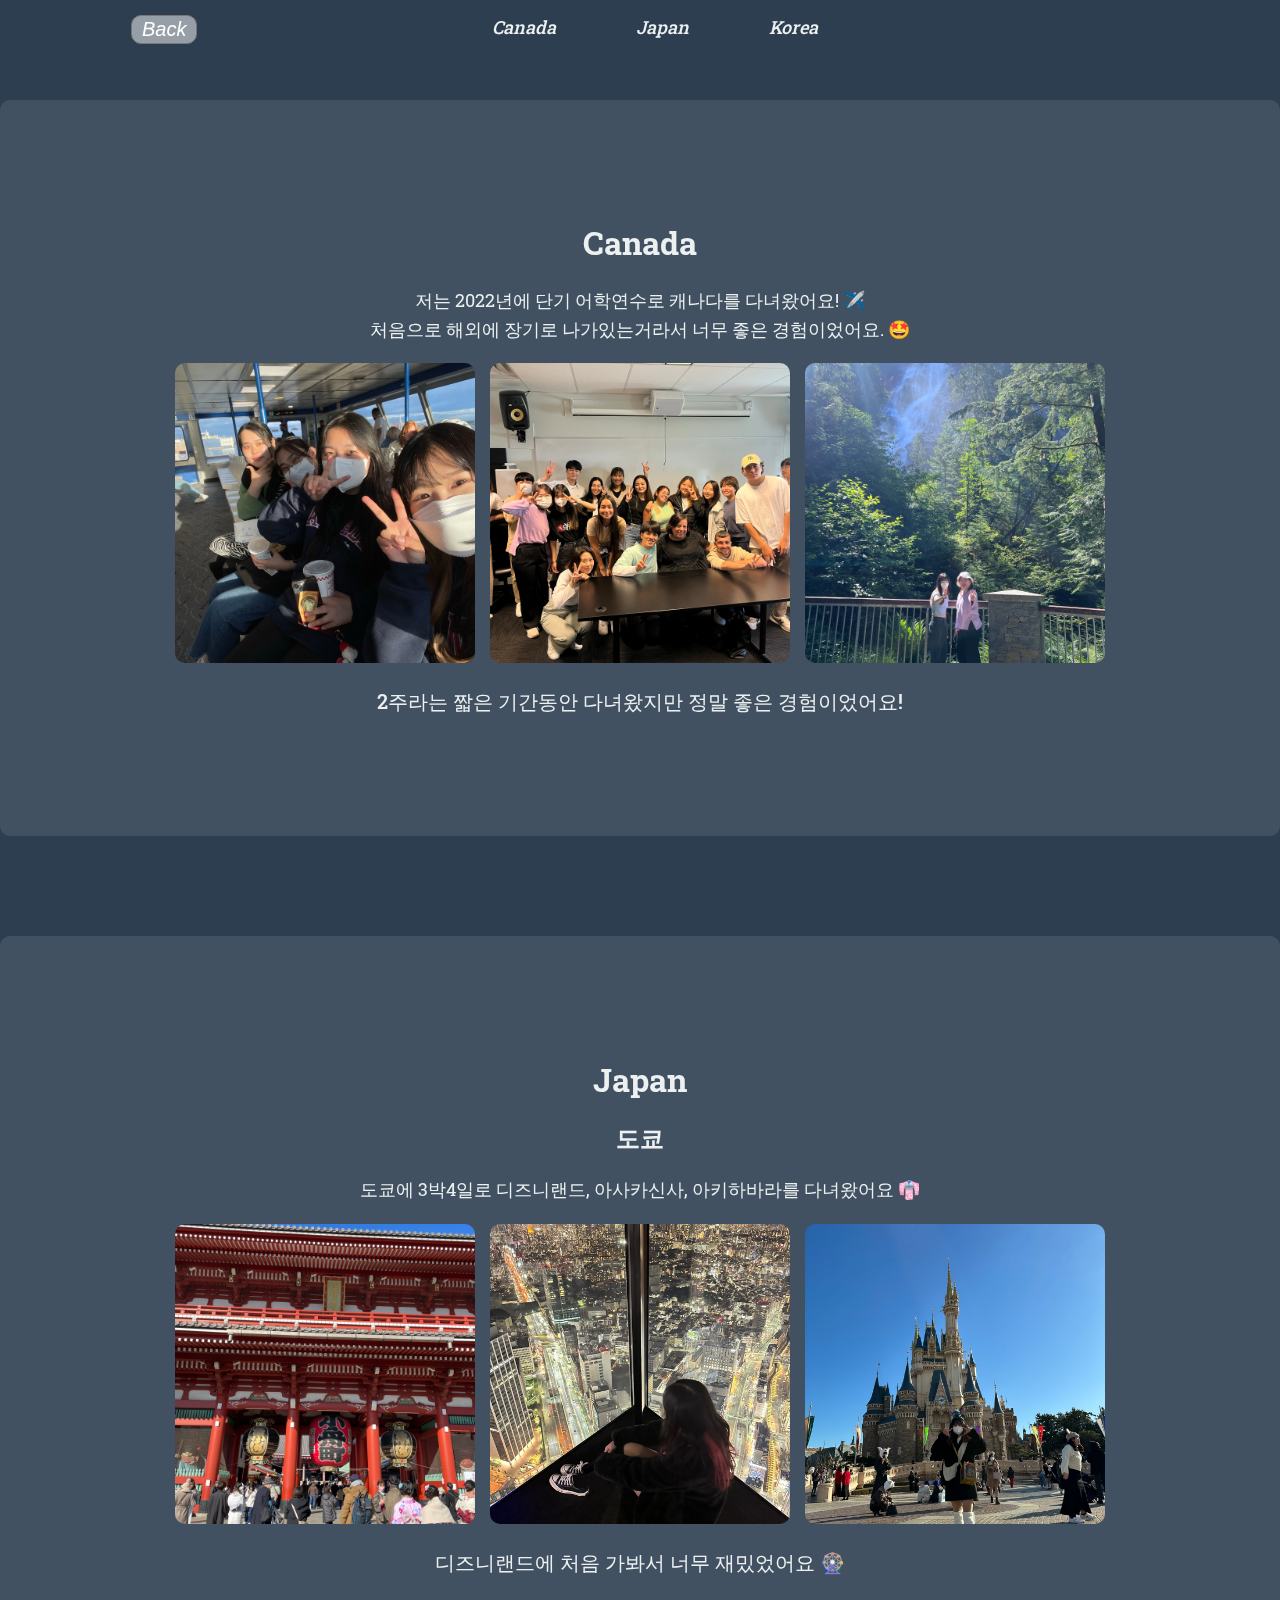
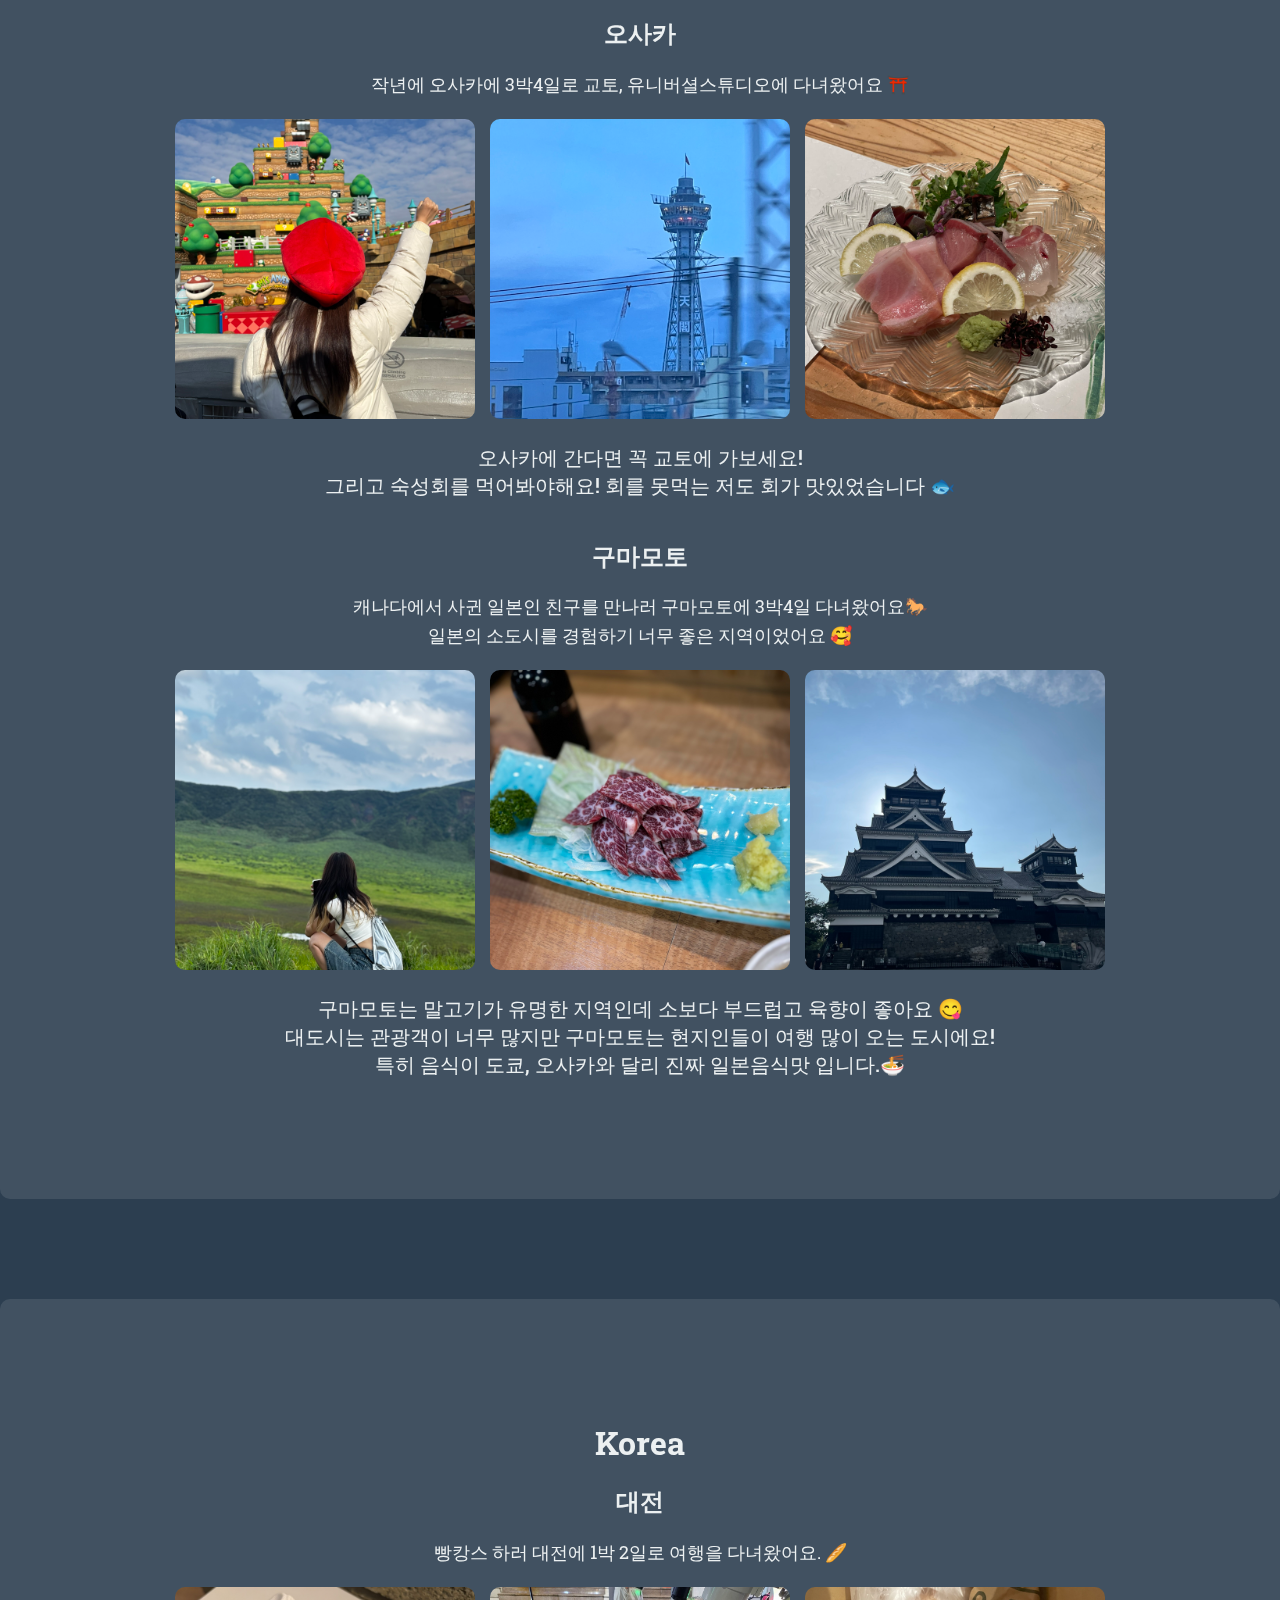
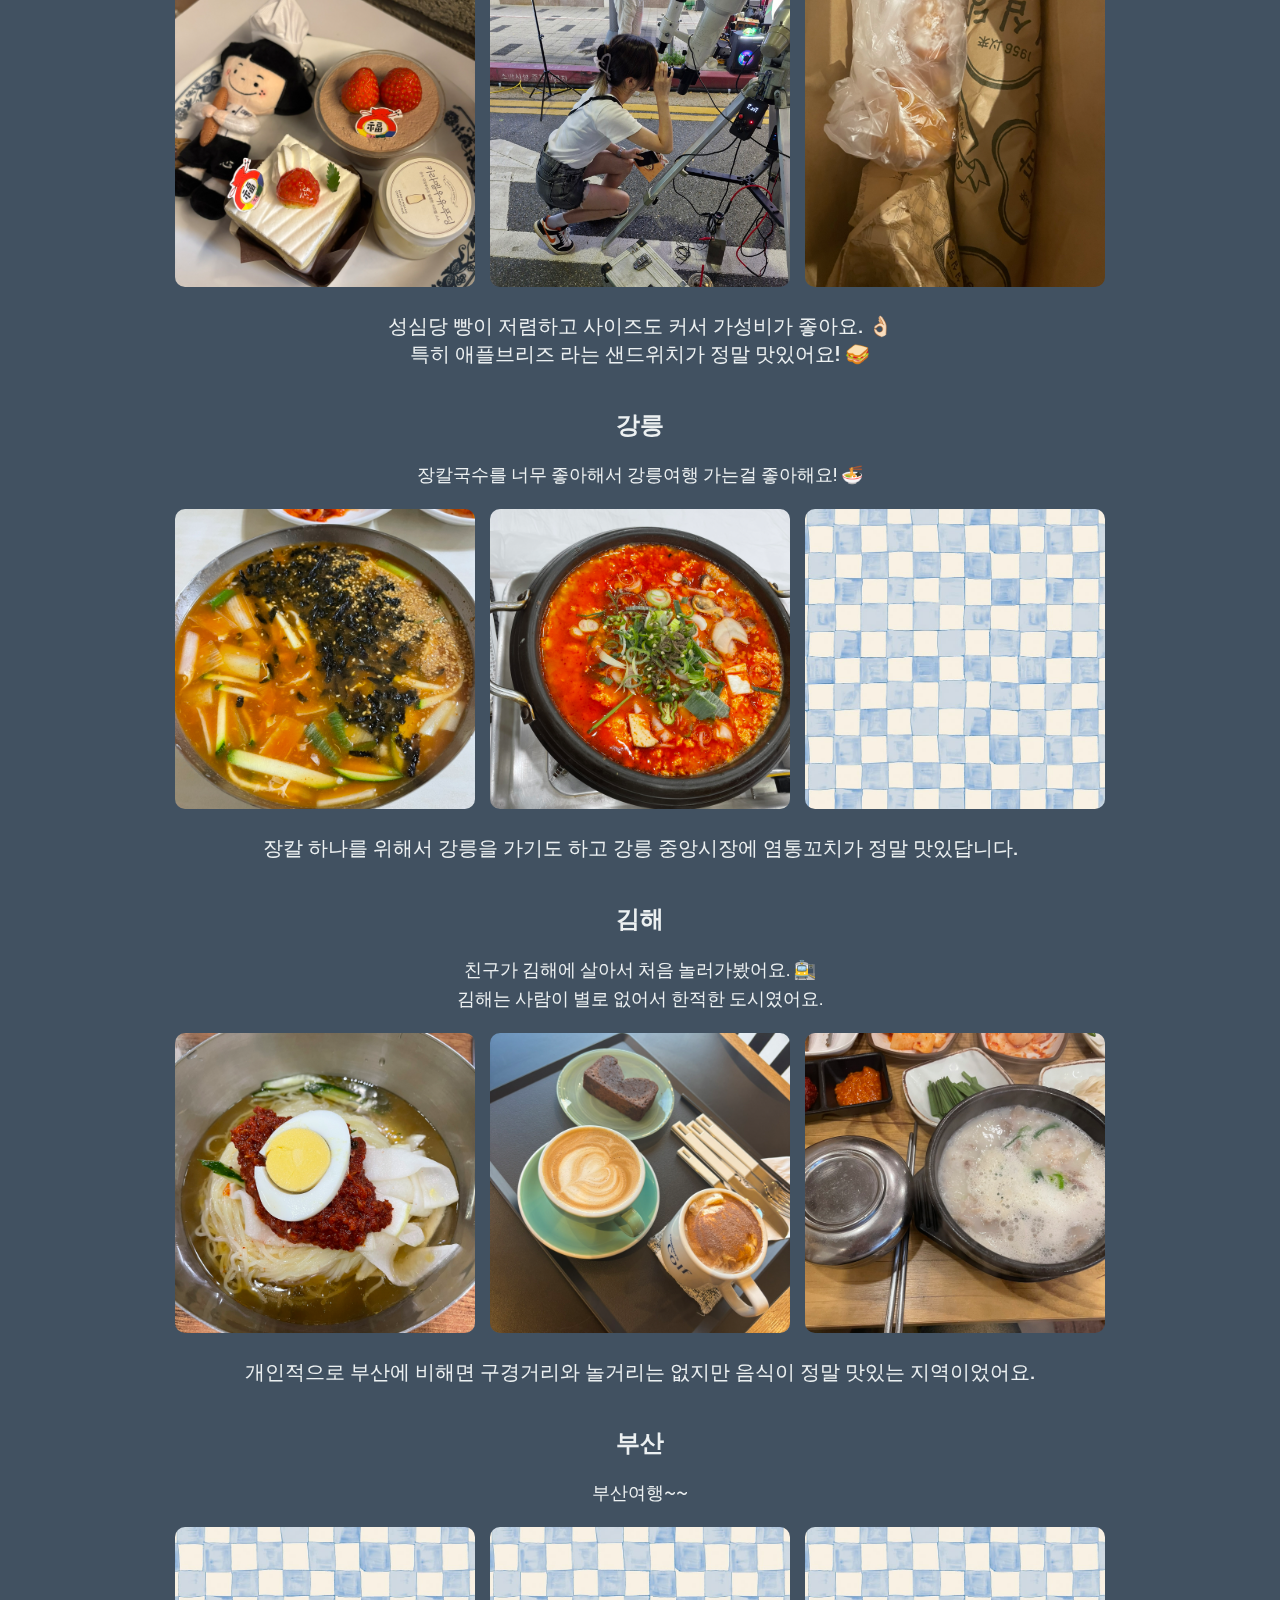
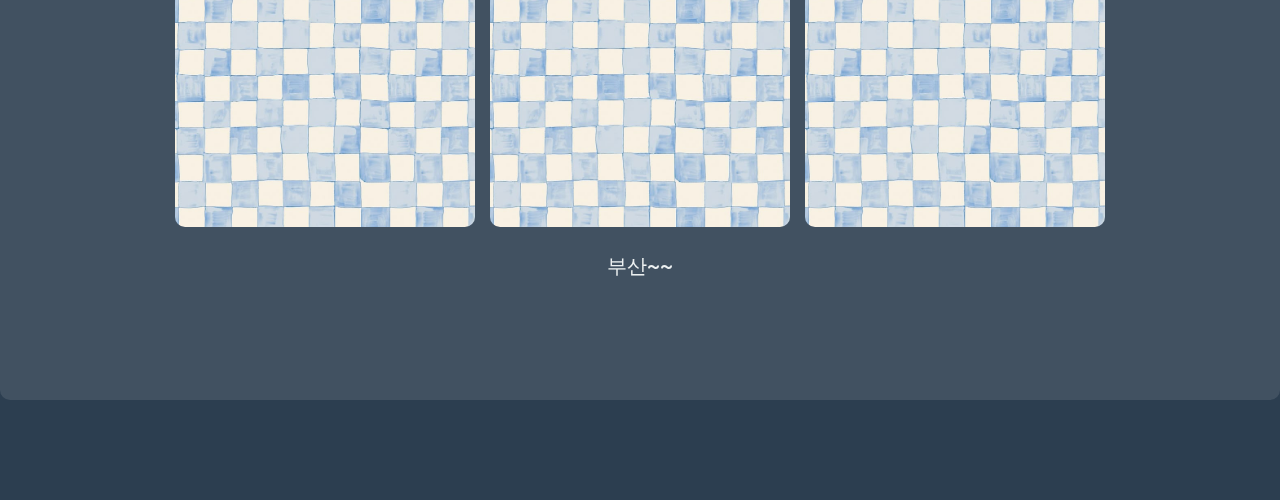
==== travel.html @ 04c24a9b "First commit" ====
<!DOCTYPE html>
<html lang="en">
<head>
   <meta charset="UTF-8">
   <meta name="viewport" content="width=device-width, initial-scale=1.0">
   <title>Travel ✈️</title>
   <link rel="stylesheet" href="./css/travel.css">
</head>
<body>
   <div id="wap">
      <header id="head">
         <nav class="menu">
            <a href="index.html"><button class="btn">Back</button>
            <ul>
               <li><a href="#canada-section">Canada</a></li>
               <li><a href="#japan-section">Japan</a></li>
               <li><a href="#korea-section">Korea</a></li>
            </ul>
         </nav>
      </header>

      <section class="canada" id="canada-section">
         <h1>Canada</h1>
         <div class="intext">
            <p>저는 2022년에 단기 어학연수로 캐나다를 다녀왔어요! ✈️<br>
               처음으로 해외에 장기로 나가있는거라서 너무 좋은 경험이었어요. 🤩
            </p>
         </div>
         <div class="content">
            <img src="./image/canada/1.JPEG" class="content_img" width="400px" height="400px">
            <img src="./image/canada/2.JPEG" class="content_img" width="400px" height="400px">
            <img src="./image/canada/3.JPEG" class="content_img" width="400px" height="400px">
            <p class="content_text">
               2주라는 짧은 기간동안 다녀왔지만 정말 좋은 경험이었어요!
            </p>
         </div>
      </section>

      <section class="japan" id="japan-section">
         <h1>Japan</h1>
         <h2>도쿄</h2>
         <div class="intext">
            <p>도쿄에 3박4일로 디즈니랜드, 아사카신사, 아키하바라를 다녀왔어요 👘<br>
            </p>
         </div>
         <div class="content">
            <img src="./image/japan_tokyo/1.JPEG" class="content_img" width="400px" height="400px">
            <img src="./image/japan_tokyo/2.JPG" class="content_img" width="400px" height="400px">
            <img src="./image/japan_tokyo/IMG_9379.JPG" class="content_img" width="400px" height="400px">
            <p class="content_text">
               디즈니랜드에 처음 가봐서 너무 재밌었어요 🎡
            </p>
         </div>
         <h2>오사카</h2>
         <div class="intext">
            <p>작년에 오사카에 3박4일로 교토, 유니버셜스튜디오에 다녀왔어요 ⛩️<br>
            </p>
         </div>
         <div class="content">
            <img src="./image/japan_osaka/1.JPEG" class="content_img" width="400px" height="400px">
            <img src="./image/japan_osaka/2.JPEG" class="content_img" width="400px" height="400px">
            <img src="./image/japan_osaka/3.JPEG" class="content_img" width="400px" height="400px">
            <p class="content_text">
               오사카에 간다면 꼭 교토에 가보세요! <br>
               그리고 숙성회를 먹어봐야해요! 회를 못먹는 저도 회가 맛있었습니다 🐟
            </p>
         </div>
         <h2>구마모토</h2>
         <div class="intext">
            <p>캐나다에서 사귄 일본인 친구를 만나러 구마모토에 3박4일 다녀왔어요🐎<br>
               일본의 소도시를 경험하기 너무 좋은 지역이었어요 🥰
            </p>
         </div>
         <div class="content">
            <img src="./image/japan_kuma/1.JPEG" class="content_img" width="400px" height="400px">
            <img src="./image/japan_kuma/2.JPEG" class="content_img" width="400px" height="400px">
            <img src="./image/japan_kuma/3.JPEG" class="content_img" width="400px" height="400px">
            <p class="content_text">
               구마모토는 말고기가 유명한 지역인데 소보다 부드럽고 육향이 좋아요 😋<br>
               대도시는 관광객이 너무 많지만 구마모토는 현지인들이 여행 많이 오는 도시에요!<br>
               특히 음식이 도쿄, 오사카와 달리 진짜 일본음식맛 입니다.🍜<br>
            </p>
         </div>
      </section>

      <section class="korea" id="korea-section">
         <h1>Korea</h1>
         <h2>대전</h2>
         <div class="intext">
            <p>빵캉스 하러 대전에 1박 2일로 여행을 다녀왔어요. 🥖<br>
            </p>
         </div>
         <div class="content">
            <img src="./image/korea_Dajen/1.JPEG" class="content_img" width="400px" height="400px">
            <img src="./image/korea_Dajen/2.JPG" class="content_img" width="400px" height="400px">
            <img src="./image/korea_Dajen/3.JPEG" class="content_img" width="400px" height="400px">
            <p class="content_text">
               성심당 빵이 저렴하고 사이즈도 커서 가성비가 좋아요. 👌🏻<br>
               특히 애플브리즈 라는 샌드위치가 정말 맛있어요! 🥪
            </p>
         </div>
         <h2>강릉</h2>
         <div class="intext">
            <p>장칼국수를 너무 좋아해서 강릉여행 가는걸 좋아해요! 🍜<br>
            </p>
         </div>
         <div class="content">
            <img src="./image/korea_ganrong/1.JPEG" class="content_img" width="400px" height="400px">
            <img src="./image/korea_ganrong/2.JPEG" class="content_img" width="400px" height="400px">
            <img src="./image/sample.jpg" class="content_img" width="400px" height="400px">
            <p class="content_text">
               장칼 하나를 위해서 강릉을 가기도 하고 강릉 중앙시장에 염통꼬치가 정말 맛있답니다. <br>
            </p>
         </div>
         <h2>김해</h2>
         <div class="intext">
            <p>친구가 김해에 살아서 처음 놀러가봤어요. 🚉<br>
               김해는 사람이 별로 없어서 한적한 도시였어요.
            </p>
         </div>
         <div class="content">
            <img src="./image/korea_kimhea/1.JPEG" class="content_img" width="400px" height="400px">
            <img src="./image/korea_kimhea/2.JPEG" class="content_img" width="400px" height="400px">
            <img src="./image/korea_kimhea/3.JPEG" class="content_img" width="400px" height="400px">
            <p class="content_text">
               개인적으로 부산에 비해면 구경거리와 놀거리는 없지만 음식이 정말 맛있는 지역이었어요.<br>
            </p>
         </div>
         <h2>부산</h2>
         <div class="intext">
            <p>부산여행~~<br>
            </p>
         </div>
         <div class="content">
            <img src="./image/sample.jpg" class="content_img" width="400px" height="400px">
            <img src="./image/sample.jpg" class="content_img" width="400px" height="400px">
            <img src="./image/sample.jpg" class="content_img" width="400px" height="400px">
            <p class="content_text">
               부산~~     
            </p>
         </div>
      </section>
   </div>
</body>
</html>
---- css/travel.css ----
/* 전체 레이아웃 스타일링 */
@import url('https://fonts.googleapis.com/css2?family=Roboto+Slab&display=swap');

html {
   scroll-behavior: smooth;
}
body {
   font-family: 'Roboto Slab', sans-serif;
   background-color: #2c3e50;
   color: #ecf0f1;
   margin: 0;
   padding: 0;
}

/* 네비게이션 바 스타일 */
button {
   color: #fff;
   text-decoration: none;
   padding: 0.5em 1em;
   background-color: rgba(255, 255, 255, 0.5);
   border: 1px solid #777;
   border-radius: 0.5em;
   font-weight: 400;
   font-size: 20px;
   font-style: italic;
   transition: opacity 0.3s ease-in-out;
   padding: 2px 10px;
   margin-left: 0;
   position: absolute;
   left: 10%;
}

button:hover{
   opacity: 0.6;
}
nav.menu {
   /* background: rgba(44, 62, 80, 0.9); */
   padding: 15px;
   text-align: center;
   position: fixed;
   width: 100%;
   top: 0;
   z-index: 1000;
}
nav.menu ul {
   list-style: none;
   padding: 0;
   margin: 0;
   display: flex;
   justify-content: center;
}
nav.menu ul li {
   margin: 0 40px;
}
nav.menu ul li a {
   font-style: italic;
   color: #ecf0f1;
   text-decoration: none;
   font-size: 18px;
   font-weight: 500;
   transition: opacity 0.3s ease-in-out;
}
nav.menu ul li a:hover {
   opacity: 0.6;
}

/* 섹션 스타일링 */
section {
   padding: 100px 5%;
   text-align: center;
   max-width: 1200px;
   margin: 100px auto;
   border-radius: 10px;
   background: rgba(255, 255, 255, 0.1);
   backdrop-filter: blur(10px);
}


.intext p {
   font-size: 18px;
   line-height: 1.6;
   margin-bottom: 20px;
}

/* 콘텐츠 스타일링 */
.content {
   display: flex;
   flex-wrap: wrap;
   justify-content: center;
   gap: 15px;
   margin-top: 20px;
}
.content_img {
   width: 300px;
   height: 300px;
   object-fit: cover;
   border-radius: 10px;
   transition: transform 0.3s;
}
.content_img:hover {
   transform: scale(1.05);
}

.content_text {
   width: 100%;
   font-size: 20px;
   font-weight: 500;
   color: #ecf0f1;
   margin-top: 10px;
}
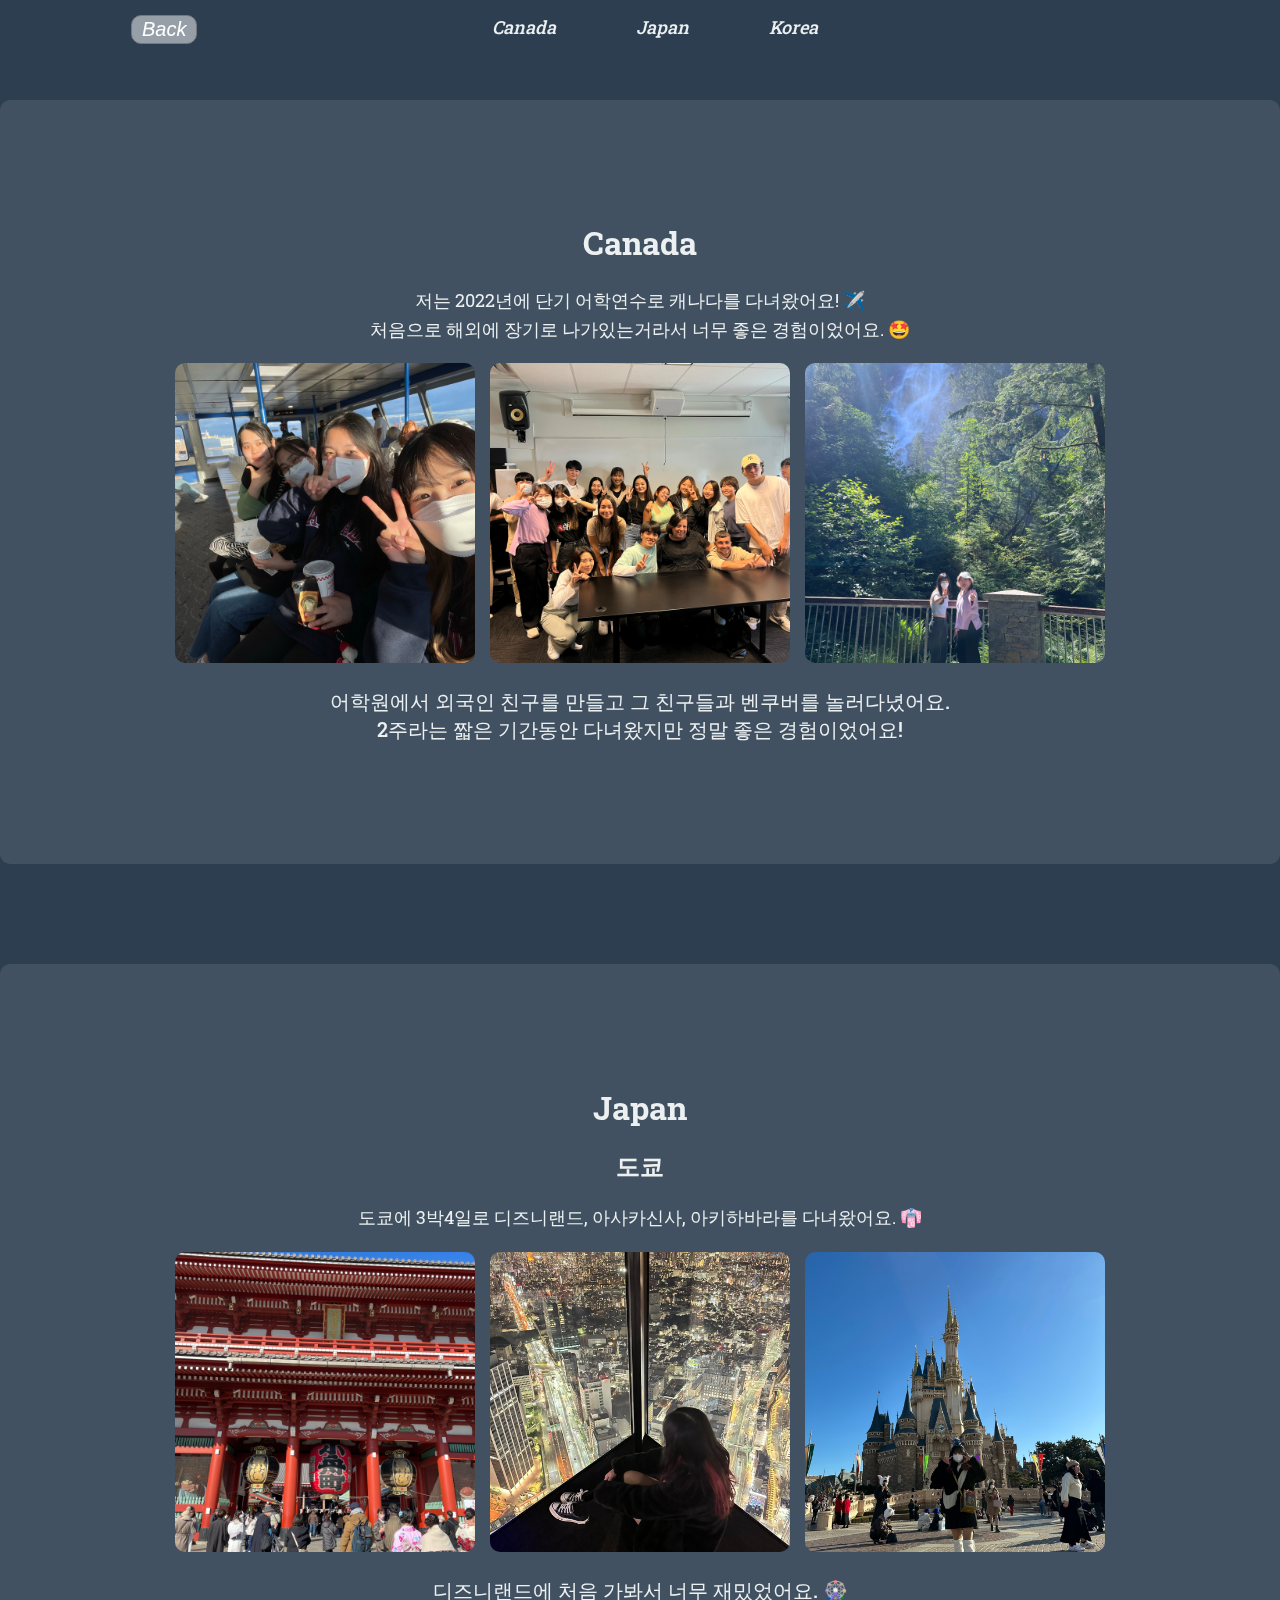
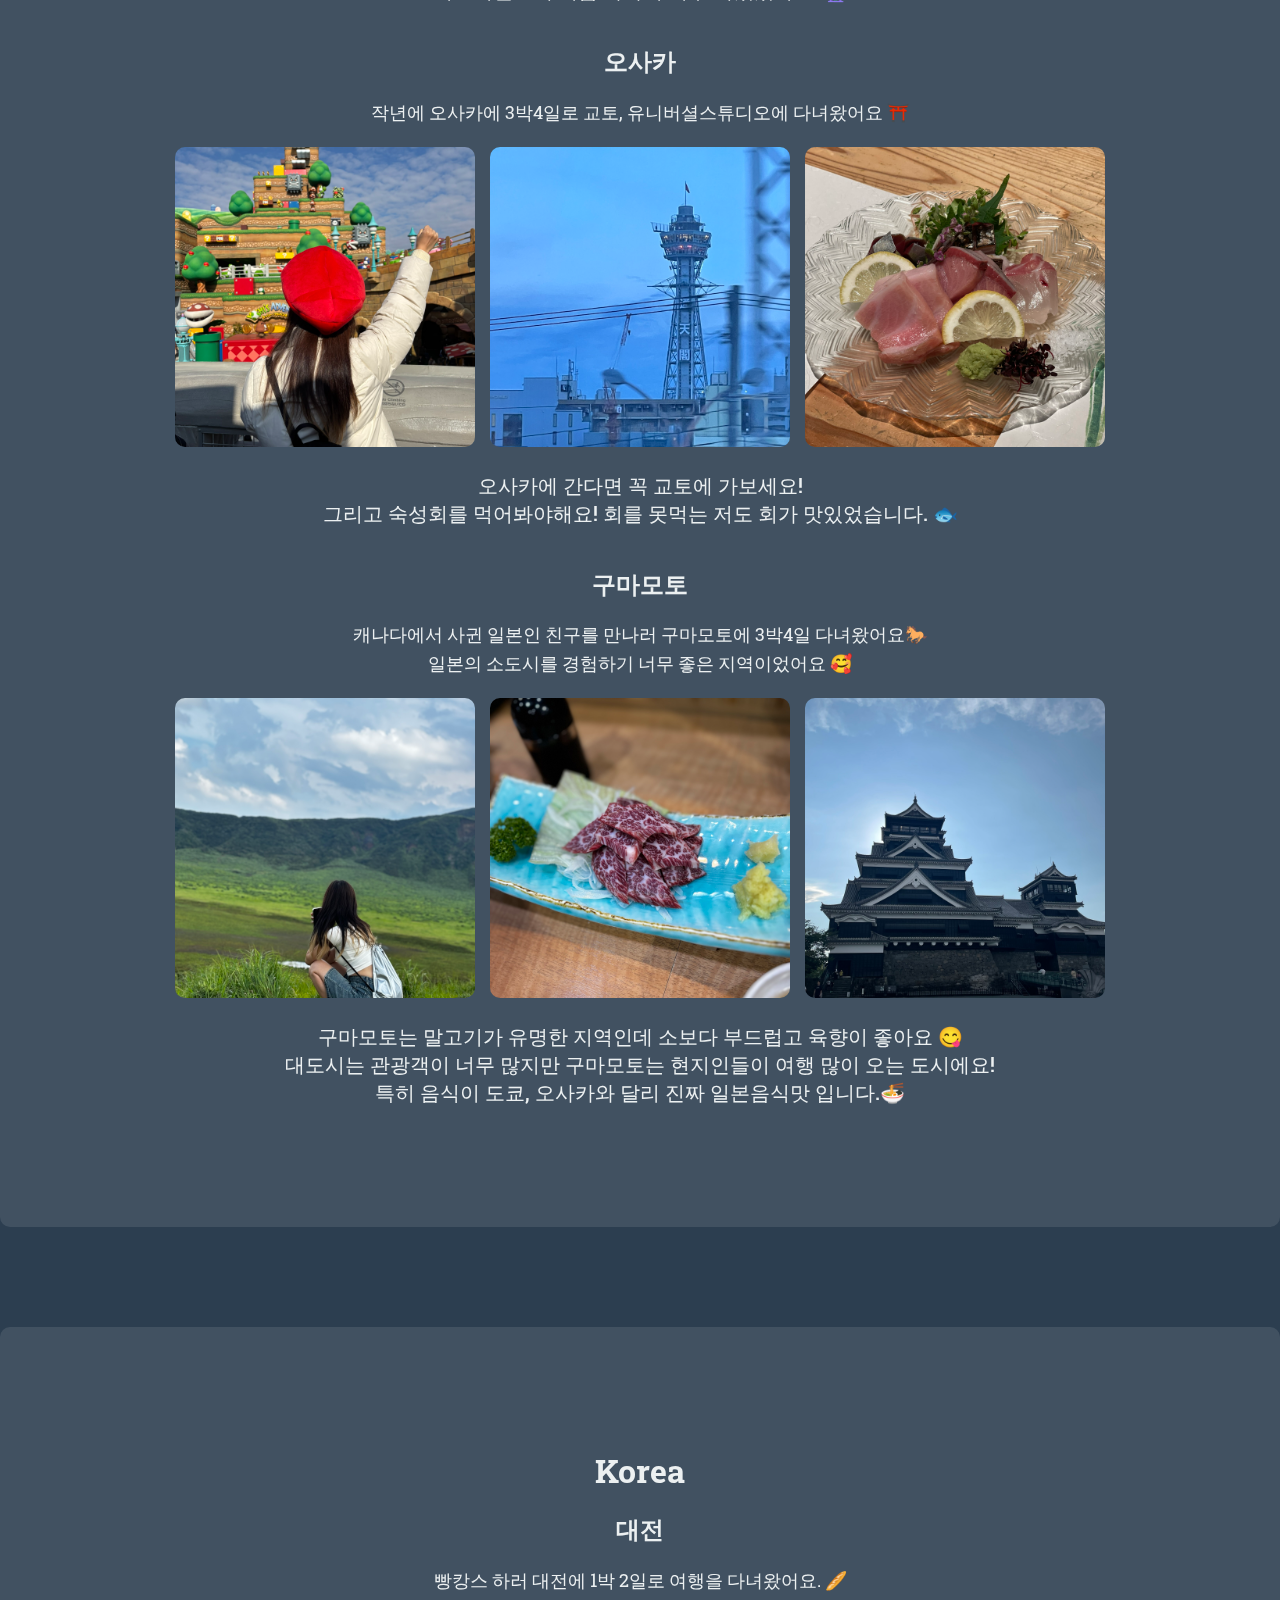
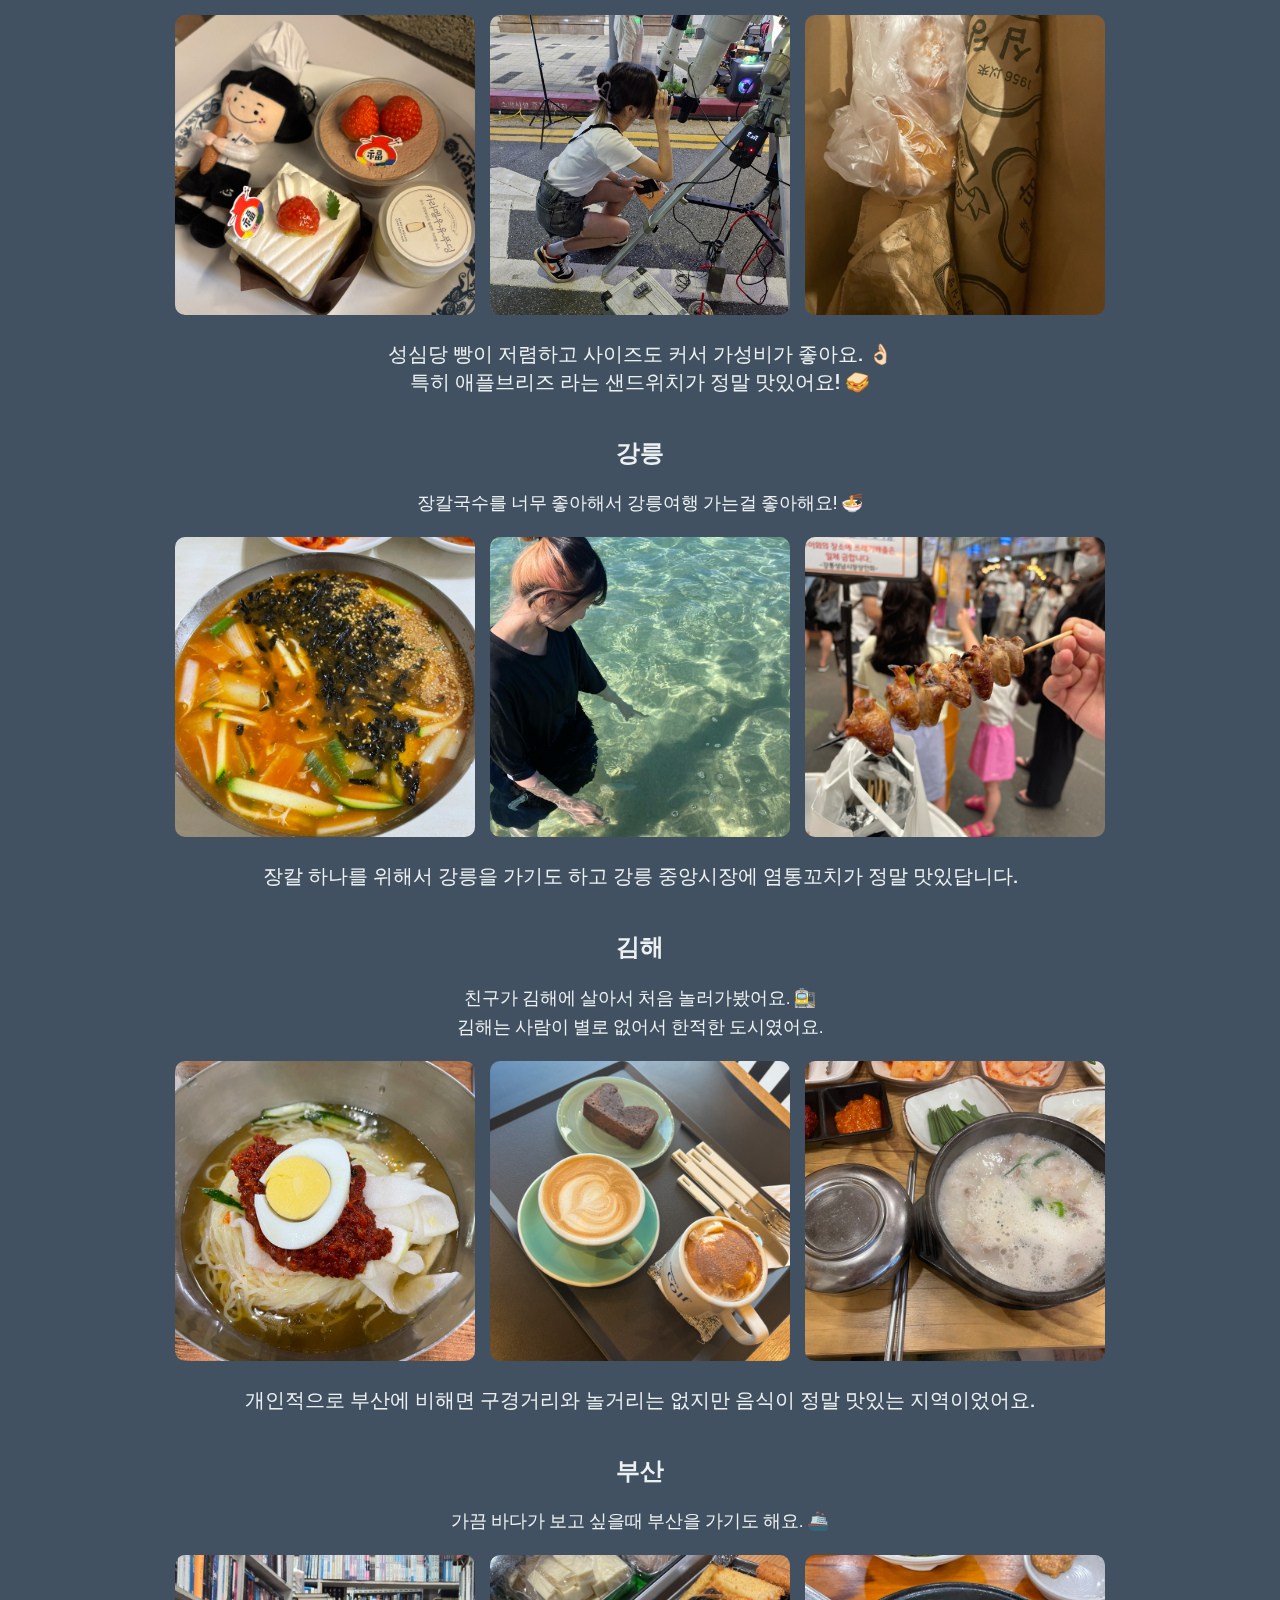
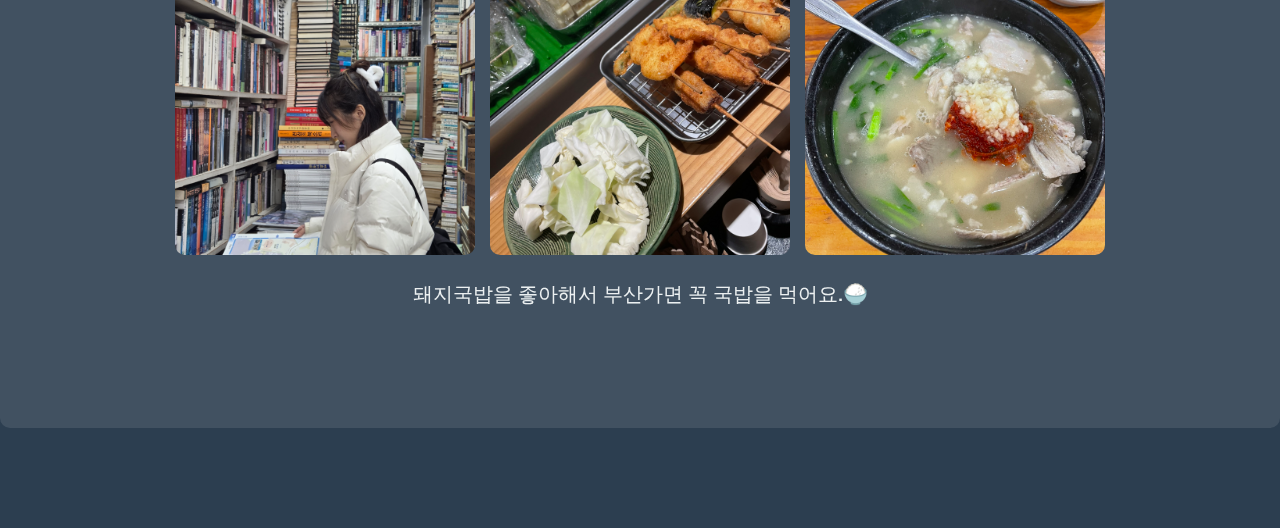
==== commit 332ccd19: "추가 수정" ====
--- a/travel.html
+++ b/travel.html
@@ -10,7 +10,7 @@
    <div id="wap">
       <header id="head">
          <nav class="menu">
-            <a href="index.html"><button class="btn">Back</button>
+            <a href="index.html#love-section"><button class="btn">Back</button>
             <ul>
                <li><a href="#canada-section">Canada</a></li>
                <li><a href="#japan-section">Japan</a></li>
@@ -31,6 +31,7 @@
             <img src="./image/canada/2.JPEG" class="content_img" width="400px" height="400px">
             <img src="./image/canada/3.JPEG" class="content_img" width="400px" height="400px">
             <p class="content_text">
+               어학원에서 외국인 친구를 만들고 그 친구들과 벤쿠버를 놀러다녔어요.<br>
                2주라는 짧은 기간동안 다녀왔지만 정말 좋은 경험이었어요!
             </p>
          </div>
@@ -40,7 +41,7 @@
          <h1>Japan</h1>
          <h2>도쿄</h2>
          <div class="intext">
-            <p>도쿄에 3박4일로 디즈니랜드, 아사카신사, 아키하바라를 다녀왔어요 👘<br>
+            <p>도쿄에 3박4일로 디즈니랜드, 아사카신사, 아키하바라를 다녀왔어요. 👘<br>
             </p>
          </div>
          <div class="content">
@@ -48,7 +49,7 @@
             <img src="./image/japan_tokyo/2.JPG" class="content_img" width="400px" height="400px">
             <img src="./image/japan_tokyo/IMG_9379.JPG" class="content_img" width="400px" height="400px">
             <p class="content_text">
-               디즈니랜드에 처음 가봐서 너무 재밌었어요 🎡
+               디즈니랜드에 처음 가봐서 너무 재밌었어요. 🎡
             </p>
          </div>
          <h2>오사카</h2>
@@ -62,7 +63,7 @@
             <img src="./image/japan_osaka/3.JPEG" class="content_img" width="400px" height="400px">
             <p class="content_text">
                오사카에 간다면 꼭 교토에 가보세요! <br>
-               그리고 숙성회를 먹어봐야해요! 회를 못먹는 저도 회가 맛있었습니다 🐟
+               그리고 숙성회를 먹어봐야해요! 회를 못먹는 저도 회가 맛있었습니다. 🐟
             </p>
          </div>
          <h2>구마모토</h2>
@@ -106,8 +107,8 @@
          </div>
          <div class="content">
             <img src="./image/korea_ganrong/1.JPEG" class="content_img" width="400px" height="400px">
-            <img src="./image/korea_ganrong/2.JPEG" class="content_img" width="400px" height="400px">
-            <img src="./image/sample.jpg" class="content_img" width="400px" height="400px">
+            <img src="./image/korea_ganrong/2.JPG" class="content_img" width="400px" height="400px">
+            <img src="./image/korea_ganrong/3.JPEG" class="content_img" width="400px" height="400px">
             <p class="content_text">
                장칼 하나를 위해서 강릉을 가기도 하고 강릉 중앙시장에 염통꼬치가 정말 맛있답니다. <br>
             </p>
@@ -128,15 +129,15 @@
          </div>
          <h2>부산</h2>
          <div class="intext">
-            <p>부산여행~~<br>
+            <p>가끔 바다가 보고 싶을때 부산을 가기도 해요. 🚢<br>
             </p>
          </div>
          <div class="content">
-            <img src="./image/sample.jpg" class="content_img" width="400px" height="400px">
-            <img src="./image/sample.jpg" class="content_img" width="400px" height="400px">
-            <img src="./image/sample.jpg" class="content_img" width="400px" height="400px">
+            <img src="./image/korea_pusan/1.jpg" class="content_img" width="400px" height="400px">
+            <img src="./image/korea_pusan/2.JPEG" class="content_img" width="400px" height="400px">
+            <img src="./image/korea_pusan/3.JPEG" class="content_img" width="400px" height="400px">
             <p class="content_text">
-               부산~~     
+               돼지국밥을 좋아해서 부산가면 꼭 국밥을 먹어요.🍚 <br>
             </p>
          </div>
       </section>
--- a/css/travel.css
+++ b/css/travel.css
@@ -34,7 +34,6 @@
    opacity: 0.6;
 }
 nav.menu {
-   /* background: rgba(44, 62, 80, 0.9); */
    padding: 15px;
    text-align: center;
    position: fixed;
